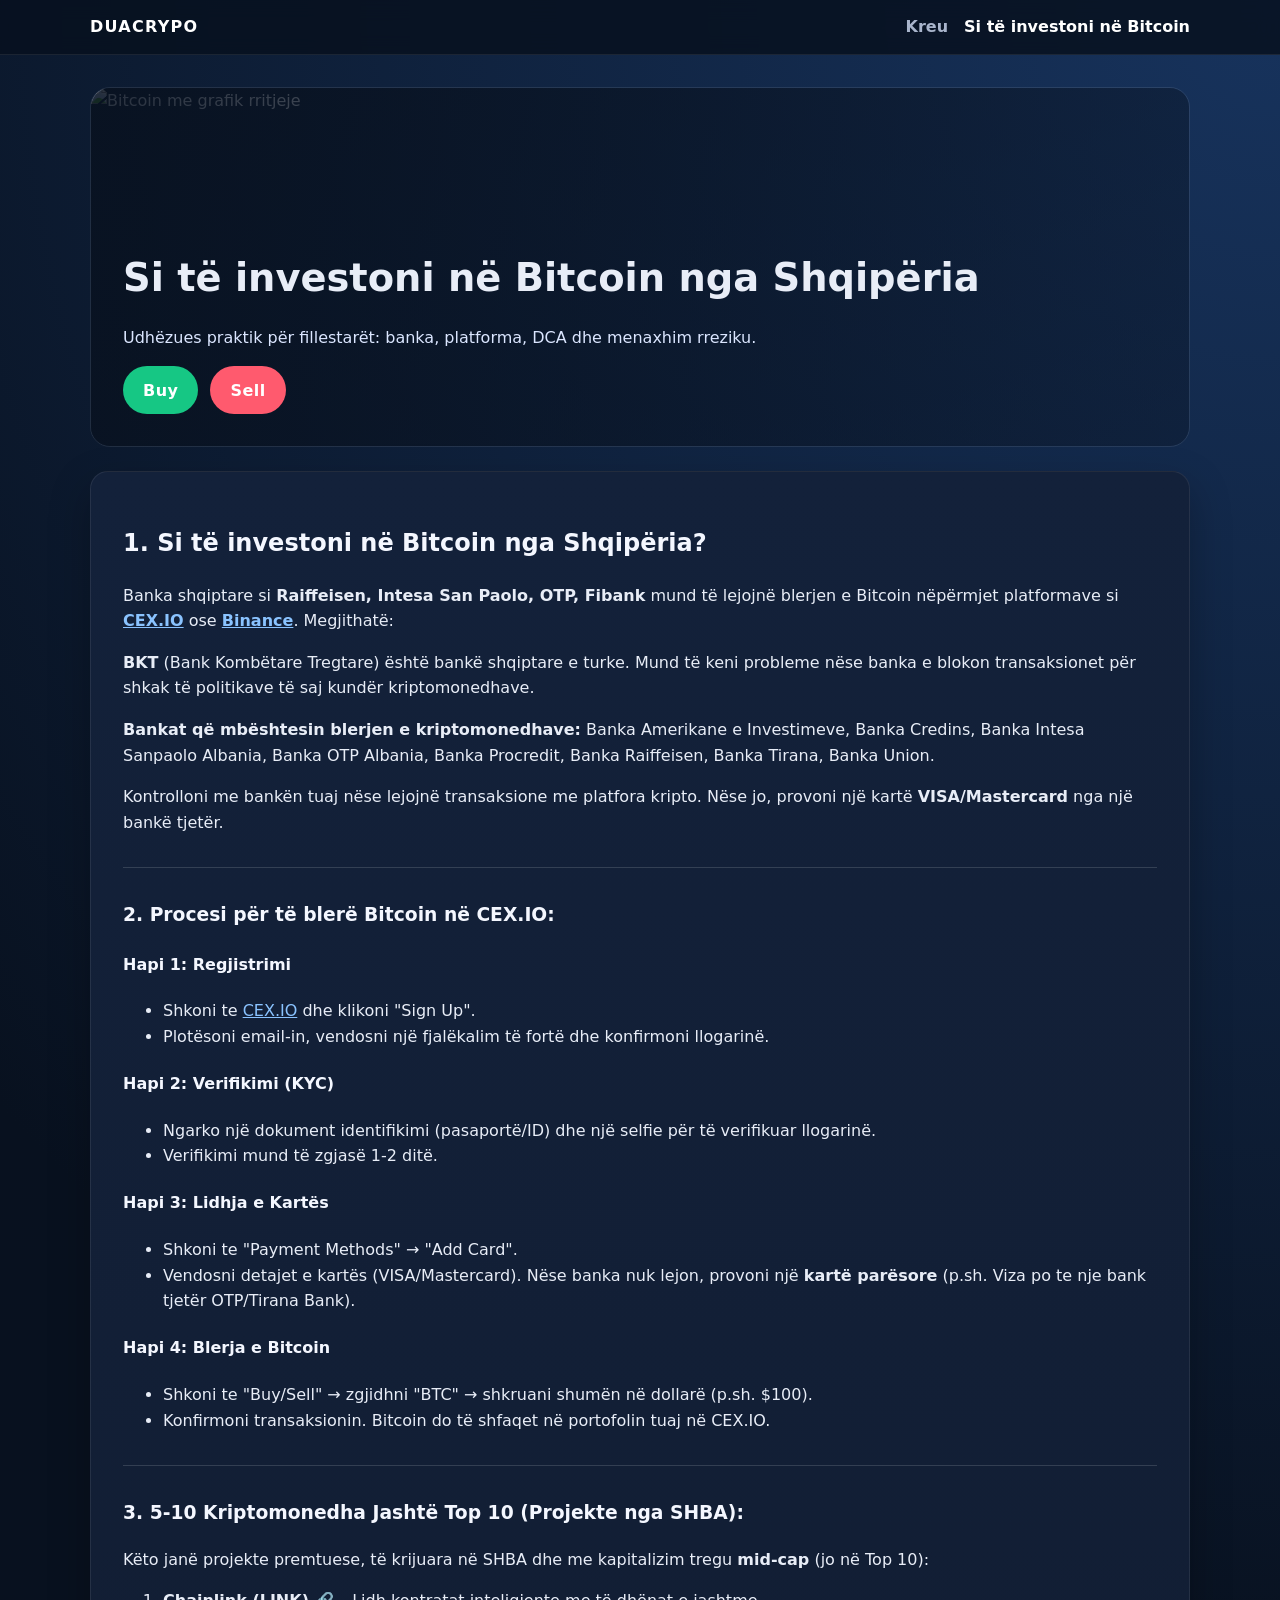
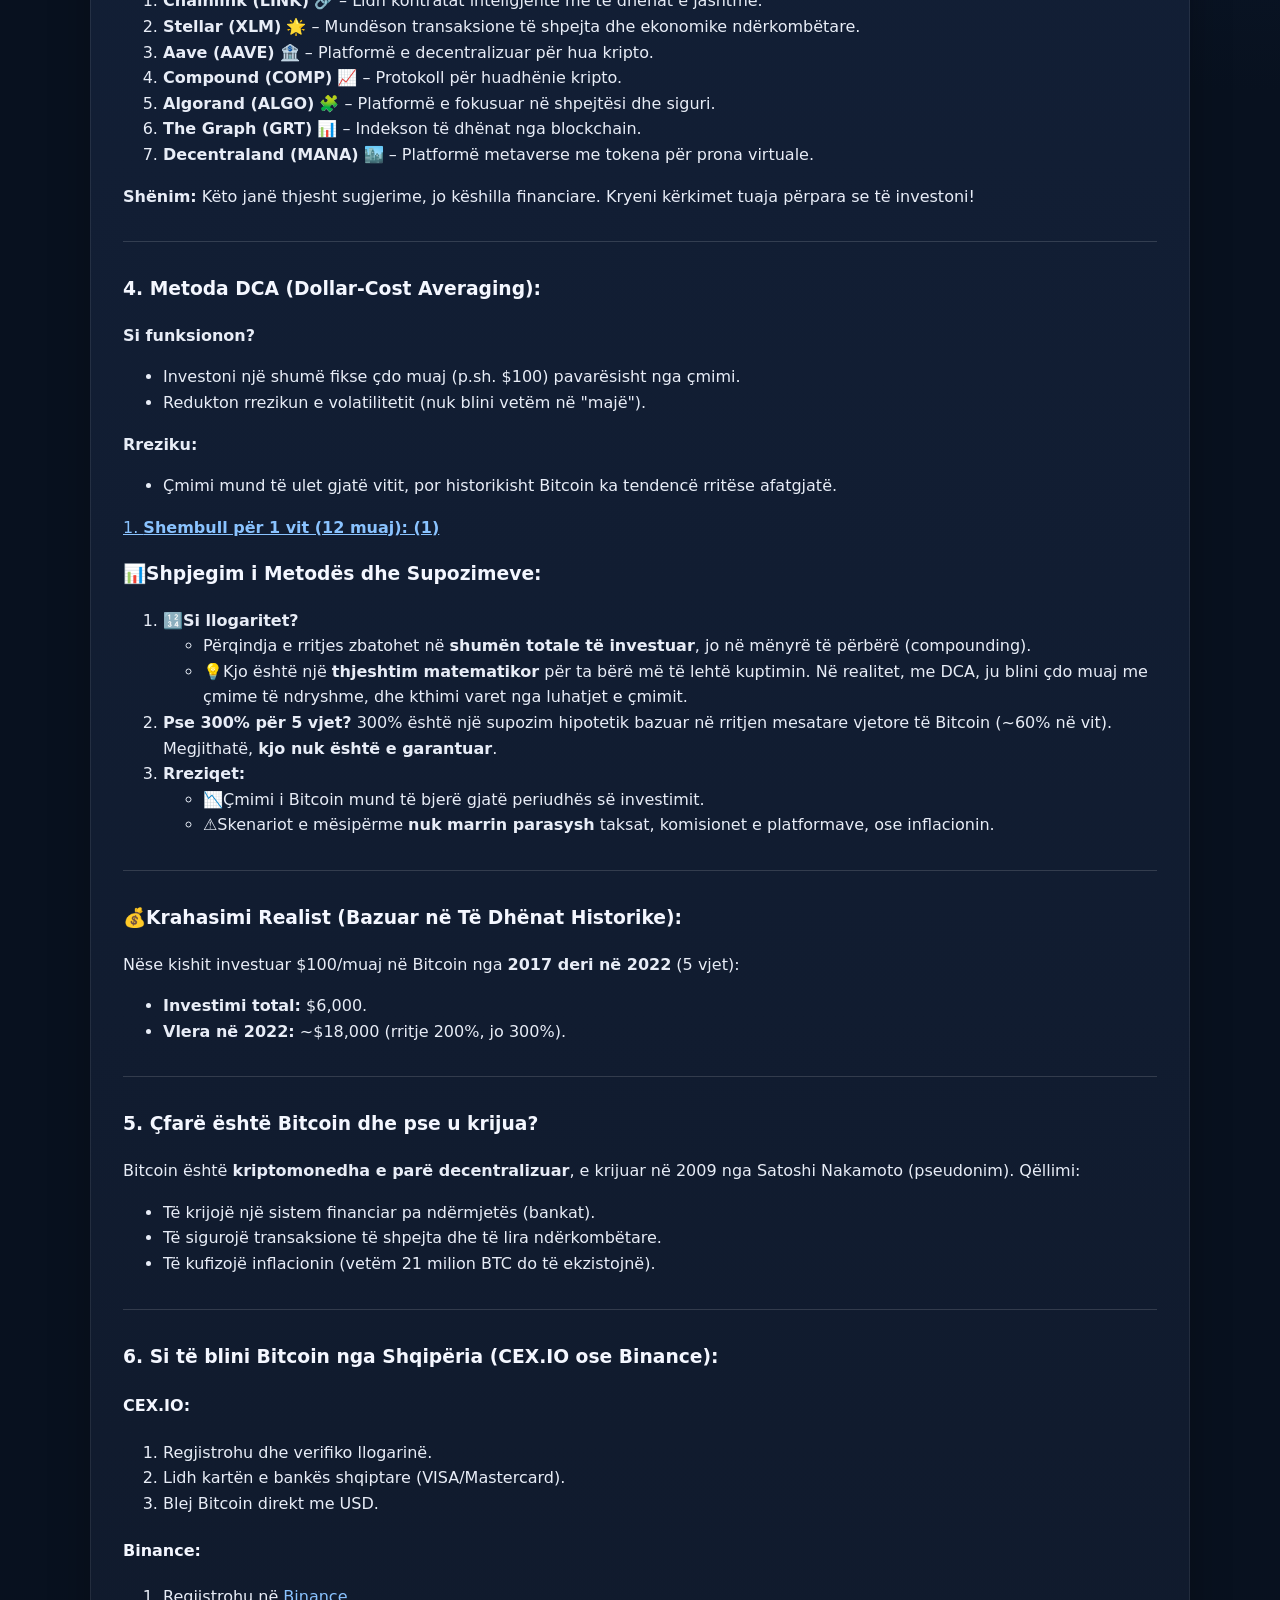
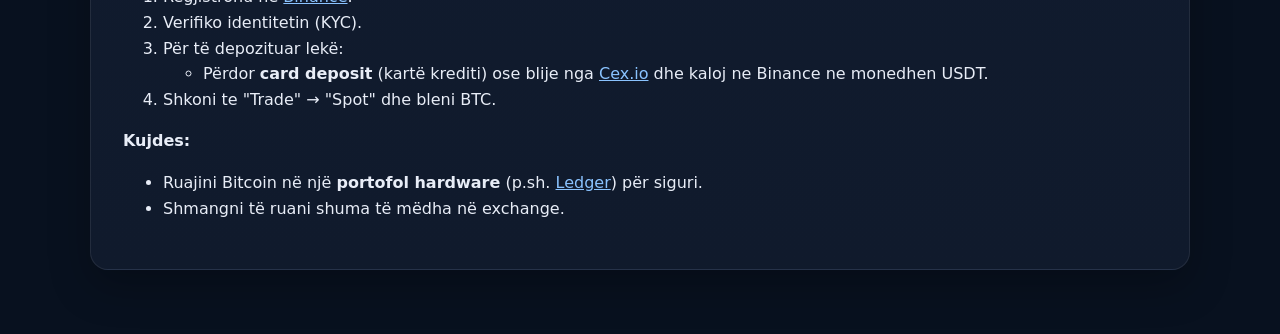
==== investimi-bitcoin.html @ 1de4a604 "Add Bitcoin investment guide page with animated trade buttons" ====
<!doctype html>
<html lang="sq">
  <head>
    <meta charset="UTF-8" />
    <meta name="viewport" content="width=device-width, initial-scale=1.0" />
    <title>Si të investoni në Bitcoin nga Shqipëria</title>
    <link rel="stylesheet" href="styles.css" />
  </head>
  <body>
    <header class="site-header">
      <div class="container nav-wrap">
        <a class="logo" href="index.html">DUACRYPO</a>
        <nav>
          <ul class="menu">
            <li><a href="index.html">Kreu</a></li>
            <li><a href="investimi-bitcoin.html" class="active">Si të investoni në Bitcoin</a></li>
          </ul>
        </nav>
      </div>
    </header>

    <main class="container article-page">
      <section class="hero-image-card">
        <img
          src="https://images.unsplash.com/photo-1621761191319-c6fb62004040?auto=format&fit=crop&w=1600&q=80"
          alt="Bitcoin me grafik rritjeje"
        />
        <div class="hero-overlay">
          <h1>Si të investoni në Bitcoin nga Shqipëria</h1>
          <p>Udhëzues praktik për fillestarët: banka, platforma, DCA dhe menaxhim rreziku.</p>
          <div class="trade-buttons">
            <a href="https://cex.io/?c=4&a=513&o=2&s=sc" target="_blank" rel="noopener" class="trade-btn buy">Buy</a>
            <a href="https://accounts.binance.com/register?ref=QH7UTFK8" target="_blank" rel="noopener" class="trade-btn sell">Sell</a>
          </div>
        </div>
      </section>

      <article class="content-card">
        <h2>1. <strong>Si të investoni në Bitcoin nga Shqipëria?</strong></h2>
        <p>
          Banka shqiptare si <strong>Raiffeisen, Intesa San Paolo, OTP, Fibank</strong> mund të lejojnë blerjen e
          Bitcoin nëpërmjet platformave si
          <a href="https://cex.io/?c=4&a=513&o=2&s=sc" target="_blank" rel="noopener"><strong>CEX.IO</strong></a>
          ose
          <a href="https://accounts.binance.com/register?ref=QH7UTFK8" target="_blank" rel="noopener"><strong>Binance</strong></a>.
          Megjithatë:
        </p>
        <p>
          <strong>BKT</strong> (Bank Kombëtare Tregtare) është bankë shqiptare e turke. Mund të keni probleme nëse banka e
          blokon transaksionet për shkak të politikave të saj kundër kriptomonedhave.
        </p>
        <p>
          <strong>Bankat që mbështesin blerjen e kriptomonedhave:</strong> Banka Amerikane e Investimeve, Banka Credins,
          Banka Intesa Sanpaolo Albania, Banka OTP Albania, Banka Procredit, Banka Raiffeisen, Banka Tirana, Banka Union.
        </p>
        <p>
          Kontrolloni me bankën tuaj nëse lejojnë transaksione me platfora kripto. Nëse jo, provoni një kartë
          <strong>VISA/Mastercard</strong> nga një bankë tjetër.
        </p>

        <hr />

        <h3>2. <strong>Procesi për të blerë Bitcoin në CEX.IO:</strong></h3>
        <h4><strong>Hapi 1: Regjistrimi</strong></h4>
        <ul>
          <li>Shkoni te <a href="https://cex.io/?c=4&a=513&o=2&s=sc" target="_blank" rel="noopener">CEX.IO</a> dhe klikoni "Sign Up".</li>
          <li>Plotësoni email-in, vendosni një fjalëkalim të fortë dhe konfirmoni llogarinë.</li>
        </ul>

        <h4><strong>Hapi 2: Verifikimi (KYC)</strong></h4>
        <ul>
          <li>Ngarko një dokument identifikimi (pasaportë/ID) dhe një selfie për të verifikuar llogarinë.</li>
          <li>Verifikimi mund të zgjasë 1-2 ditë.</li>
        </ul>

        <h4><strong>Hapi 3: Lidhja e Kartës</strong></h4>
        <ul>
          <li>Shkoni te "Payment Methods" → "Add Card".</li>
          <li>
            Vendosni detajet e kartës (VISA/Mastercard). Nëse banka nuk lejon, provoni një <strong>kartë parësore</strong>
            (p.sh. Viza po te nje bank tjetër OTP/Tirana Bank).
          </li>
        </ul>

        <h4><strong>Hapi 4: Blerja e Bitcoin</strong></h4>
        <ul>
          <li>Shkoni te "Buy/Sell" → zgjidhni "BTC" → shkruani shumën në dollarë (p.sh. $100).</li>
          <li>Konfirmoni transaksionin. Bitcoin do të shfaqet në portofolin tuaj në CEX.IO.</li>
        </ul>

        <hr />

        <h3>3. <strong>5-10 Kriptomonedha Jashtë Top 10 (Projekte nga SHBA):</strong></h3>
        <p>
          Këto janë projekte premtuese, të krijuara në SHBA dhe me kapitalizim tregu <strong>mid-cap</strong> (jo në Top 10):
        </p>
        <ol>
          <li><strong>Chainlink (LINK)</strong> 🔗 – Lidh kontratat inteligjente me të dhënat e jashtme.</li>
          <li><strong>Stellar (XLM)</strong> 🌟 – Mundëson transaksione të shpejta dhe ekonomike ndërkombëtare.</li>
          <li><strong>Aave (AAVE)</strong> 🏦 – Platformë e decentralizuar për hua kripto.</li>
          <li><strong>Compound (COMP)</strong> 📈 – Protokoll për huadhënie kripto.</li>
          <li><strong>Algorand (ALGO)</strong> 🧩 – Platformë e fokusuar në shpejtësi dhe siguri.</li>
          <li><strong>The Graph (GRT)</strong> 📊 – Indekson të dhënat nga blockchain.</li>
          <li><strong>Decentraland (MANA)</strong> 🏙️ – Platformë metaverse me tokena për prona virtuale.</li>
        </ol>

        <p><strong>Shënim:</strong> Këto janë thjesht sugjerime, jo këshilla financiare. Kryeni kërkimet tuaja përpara se të investoni!</p>

        <hr />

        <h3>4. <strong>Metoda DCA (Dollar-Cost Averaging):</strong></h3>
        <p><strong>Si funksionon?</strong></p>
        <ul>
          <li>Investoni një shumë fikse çdo muaj (p.sh. $100) pavarësisht nga çmimi.</li>
          <li>Redukton rrezikun e volatilitetit (nuk blini vetëm në "majë").</li>
        </ul>
        <p><strong>Rreziku:</strong></p>
        <ul>
          <li>Çmimi mund të ulet gjatë vitit, por historikisht Bitcoin ka tendencë rritëse afatgjatë.</li>
        </ul>

        <p>
          <a href="https://www.notion.so/1-Shembull-p-r-1-vit-12-muaj-1-1a622e4723cb8001bdf7c9785f989ad5?pvs=21" target="_blank" rel="noopener">
            1. <strong>Shembull për 1 vit (12 muaj): (1)</strong>
          </a>
        </p>

        <h3>📊Shpjegim i Metodës dhe Supozimeve:</h3>
        <ol>
          <li>
            <strong>🔢Si llogaritet?</strong>
            <ul>
              <li>Përqindja e rritjes zbatohet në <strong>shumën totale të investuar</strong>, jo në mënyrë të përbërë (compounding).</li>
              <li>
                💡Kjo është një <strong>thjeshtim matematikor</strong> për ta bërë më të lehtë kuptimin. Në realitet, me DCA,
                ju blini çdo muaj me çmime të ndryshme, dhe kthimi varet nga luhatjet e çmimit.
              </li>
            </ul>
          </li>
          <li><strong>Pse 300% për 5 vjet?</strong> 300% është një supozim hipotetik bazuar në rritjen mesatare vjetore të Bitcoin (~60% në vit). Megjithatë, <strong>kjo nuk është e garantuar</strong>.</li>
          <li>
            <strong>Rreziqet:</strong>
            <ul>
              <li>📉Çmimi i Bitcoin mund të bjerë gjatë periudhës së investimit.</li>
              <li>⚠️Skenariot e mësipërme <strong>nuk marrin parasysh</strong> taksat, komisionet e platformave, ose inflacionin.</li>
            </ul>
          </li>
        </ol>

        <hr />

        <h3>💰Krahasimi Realist (Bazuar në Të Dhënat Historike):</h3>
        <p>Nëse kishit investuar $100/muaj në Bitcoin nga <strong>2017 deri në 2022</strong> (5 vjet):</p>
        <ul>
          <li><strong>Investimi total:</strong> $6,000.</li>
          <li><strong>Vlera në 2022:</strong> ~$18,000 (rritje 200%, jo 300%).</li>
        </ul>

        <hr />

        <h3>5. <strong>Çfarë është Bitcoin dhe pse u krijua?</strong></h3>
        <p>
          Bitcoin është <strong>kriptomonedha e parë decentralizuar</strong>, e krijuar në 2009 nga Satoshi Nakamoto (pseudonim). Qëllimi:
        </p>
        <ul>
          <li>Të krijojë një sistem financiar pa ndërmjetës (bankat).</li>
          <li>Të sigurojë transaksione të shpejta dhe të lira ndërkombëtare.</li>
          <li>Të kufizojë inflacionin (vetëm 21 milion BTC do të ekzistojnë).</li>
        </ul>

        <hr />

        <h3>6. <strong>Si të blini Bitcoin nga Shqipëria (CEX.IO ose Binance):</strong></h3>
        <h4><strong>CEX.IO:</strong></h4>
        <ol>
          <li>Regjistrohu dhe verifiko llogarinë.</li>
          <li>Lidh kartën e bankës shqiptare (VISA/Mastercard).</li>
          <li>Blej Bitcoin direkt me USD.</li>
        </ol>

        <h4><strong>Binance:</strong></h4>
        <ol>
          <li>
            Regjistrohu në
            <a href="https://accounts.binance.com/register?ref=QH7UTFK8" target="_blank" rel="noopener">Binance</a>.
          </li>
          <li>Verifiko identitetin (KYC).</li>
          <li>
            Për të depozituar lekë:
            <ul>
              <li>
                Përdor <strong>card deposit</strong> (kartë krediti) ose blije nga
                <a href="https://cex.io/?c=4&a=513&o=2&s=sc" target="_blank" rel="noopener">Cex.io</a>
                dhe kaloj ne Binance ne monedhen USDT.
              </li>
            </ul>
          </li>
          <li>Shkoni te "Trade" → "Spot" dhe bleni BTC.</li>
        </ol>

        <p><strong>Kujdes:</strong></p>
        <ul>
          <li>
            Ruajini Bitcoin në një <strong>portofol hardware</strong> (p.sh.
            <a href="https://shop.ledger.com/?r=2deb3872c973" target="_blank" rel="noopener">Ledger</a>) për siguri.
          </li>
          <li>Shmangni të ruani shuma të mëdha në exchange.</li>
        </ul>
      </article>
    </main>
  </body>
</html>
---- styles.css ----
:root {
  --bg: #08111f;
  --card: #101a2c;
  --card-soft: #13213a;
  --text: #e8edf7;
  --muted: #a9b5cc;
  --accent: #3aa0ff;
  --green: #16c784;
  --red: #ff5a6e;
}

* { box-sizing: border-box; }

body {
  margin: 0;
  font-family: Inter, system-ui, -apple-system, Segoe UI, Roboto, sans-serif;
  background: radial-gradient(circle at top right, #17335d, var(--bg) 45%);
  color: var(--text);
  line-height: 1.6;
}

.container {
  width: min(1100px, 92%);
  margin: 0 auto;
}

.site-header {
  position: sticky;
  top: 0;
  z-index: 20;
  background: rgba(8, 17, 31, 0.85);
  backdrop-filter: blur(10px);
  border-bottom: 1px solid rgba(255, 255, 255, 0.08);
}

.nav-wrap {
  display: flex;
  align-items: center;
  justify-content: space-between;
  gap: 1rem;
  padding: 0.9rem 0;
}

.logo {
  font-weight: 800;
  letter-spacing: 0.08em;
  text-decoration: none;
  color: #fff;
}

.menu {
  list-style: none;
  margin: 0;
  padding: 0;
  display: flex;
  gap: 1rem;
}

.menu a {
  color: var(--muted);
  text-decoration: none;
  font-weight: 600;
}

.menu a.active,
.menu a:hover { color: #fff; }

.home-main { padding: 5rem 0; }

.hero-card,
.content-card {
  background: linear-gradient(180deg, var(--card-soft), var(--card));
  border: 1px solid rgba(255, 255, 255, 0.08);
  border-radius: 18px;
  padding: 2rem;
  box-shadow: 0 16px 40px rgba(0, 0, 0, 0.25);
}

.hero-card h1 { margin-top: 0; }

.cta {
  display: inline-block;
  margin-top: 1rem;
  padding: 0.75rem 1.2rem;
  border-radius: 999px;
  background: var(--accent);
  color: #fff;
  text-decoration: none;
  font-weight: 700;
}

.article-page {
  padding: 2rem 0 4rem;
  display: grid;
  gap: 1.5rem;
}

.hero-image-card {
  position: relative;
  border-radius: 20px;
  overflow: hidden;
  min-height: 360px;
  border: 1px solid rgba(255, 255, 255, 0.09);
}

.hero-image-card img {
  width: 100%;
  height: 100%;
  object-fit: cover;
  display: block;
}

.hero-overlay {
  position: absolute;
  inset: 0;
  padding: 2rem;
  background: linear-gradient(120deg, rgba(8, 17, 31, 0.86), rgba(8, 17, 31, 0.35));
  display: flex;
  flex-direction: column;
  justify-content: end;
}

.hero-overlay h1 {
  margin: 0;
  font-size: clamp(1.6rem, 3.2vw, 2.4rem);
}

.hero-overlay p { color: #dbe6ff; }

.trade-buttons {
  display: flex;
  gap: 0.75rem;
  flex-wrap: wrap;
}

.trade-btn {
  text-decoration: none;
  color: #fff;
  font-weight: 800;
  letter-spacing: 0.03em;
  padding: 0.7rem 1.25rem;
  border-radius: 999px;
  position: relative;
  animation: floatMove 2.2s ease-in-out infinite;
}

.trade-btn.buy { background: var(--green); }
.trade-btn.sell { background: var(--red); animation-delay: 0.35s; }

@keyframes floatMove {
  0%,
  100% { transform: translateY(0); }
  50% { transform: translateY(-6px); }
}

.content-card a { color: #8ac3ff; }
.content-card h2,
.content-card h3,
.content-card h4 { color: #f4f7ff; }

hr {
  border: none;
  border-top: 1px solid rgba(255, 255, 255, 0.14);
  margin: 2rem 0;
}

@media (max-width: 760px) {
  .nav-wrap { flex-direction: column; }
  .menu { flex-wrap: wrap; justify-content: center; }
  .hero-overlay { padding: 1.2rem; }
  .hero-card,
  .content-card { padding: 1.2rem; }
}
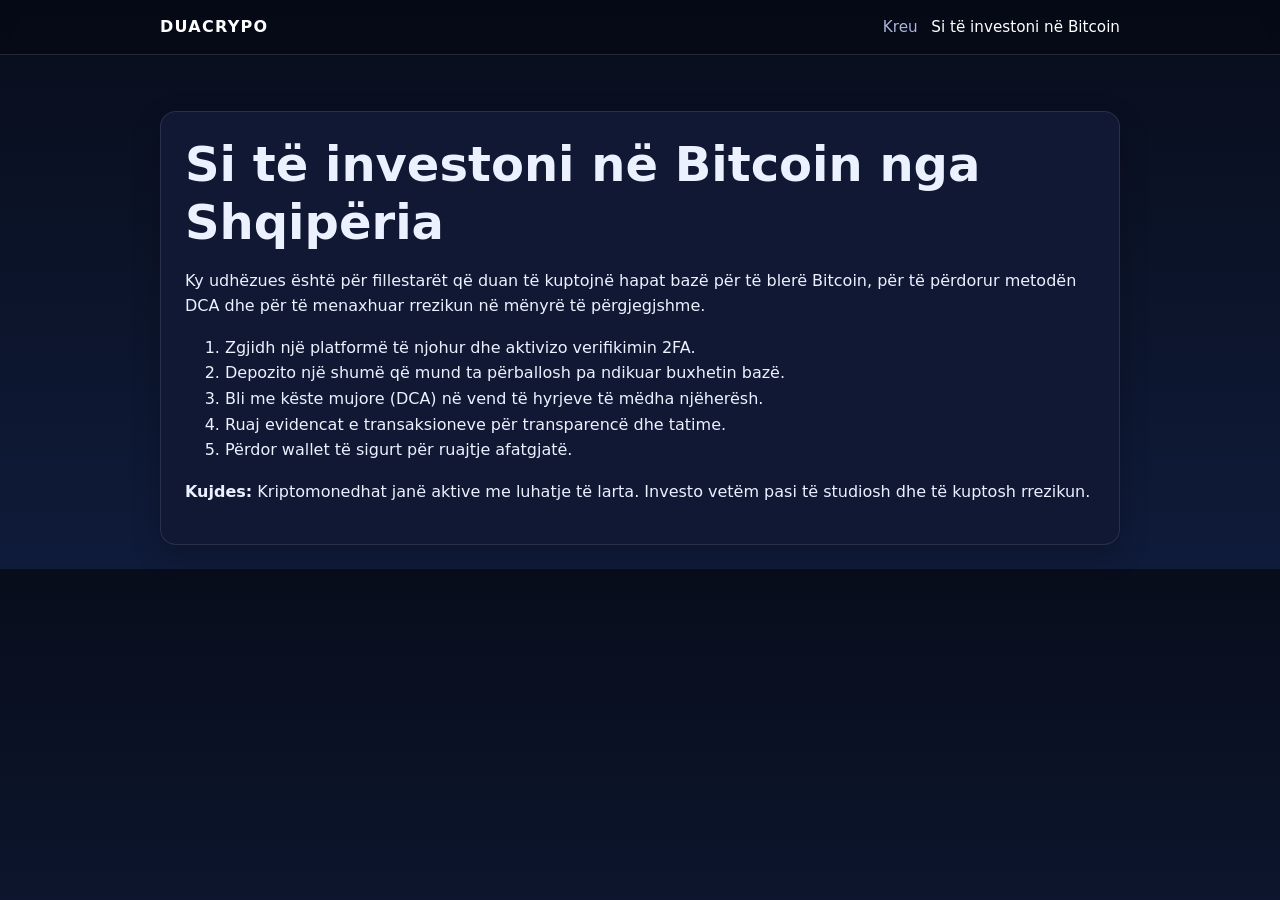
==== commit 2cee7880: "Resolve HTML conflicts and merge content pages" ====
--- a/investimi-bitcoin.html
+++ b/investimi-bitcoin.html
@@ -3,8 +3,8 @@
   <head>
     <meta charset="UTF-8" />
     <meta name="viewport" content="width=device-width, initial-scale=1.0" />
-    <title>Si të investoni në Bitcoin nga Shqipëria</title>
-    <link rel="stylesheet" href="styles.css" />
+    <title>Si të investoni në Bitcoin | Duacrypo</title>
+    <link rel="stylesheet" href="style.css" />
   </head>
   <body>
     <header class="site-header">
@@ -19,194 +19,25 @@
       </div>
     </header>
 
-    <main class="container article-page">
-      <section class="hero-image-card">
-        <img
-          src="https://images.unsplash.com/photo-1621761191319-c6fb62004040?auto=format&fit=crop&w=1600&q=80"
-          alt="Bitcoin me grafik rritjeje"
-        />
-        <div class="hero-overlay">
-          <h1>Si të investoni në Bitcoin nga Shqipëria</h1>
-          <p>Udhëzues praktik për fillestarët: banka, platforma, DCA dhe menaxhim rreziku.</p>
-          <div class="trade-buttons">
-            <a href="https://cex.io/?c=4&a=513&o=2&s=sc" target="_blank" rel="noopener" class="trade-btn buy">Buy</a>
-            <a href="https://accounts.binance.com/register?ref=QH7UTFK8" target="_blank" rel="noopener" class="trade-btn sell">Sell</a>
-          </div>
-        </div>
-      </section>
-
-      <article class="content-card">
-        <h2>1. <strong>Si të investoni në Bitcoin nga Shqipëria?</strong></h2>
+    <main class="container" style="padding-top: 2rem">
+      <section class="card">
+        <h1>Si të investoni në Bitcoin nga Shqipëria</h1>
         <p>
-          Banka shqiptare si <strong>Raiffeisen, Intesa San Paolo, OTP, Fibank</strong> mund të lejojnë blerjen e
-          Bitcoin nëpërmjet platformave si
-          <a href="https://cex.io/?c=4&a=513&o=2&s=sc" target="_blank" rel="noopener"><strong>CEX.IO</strong></a>
-          ose
-          <a href="https://accounts.binance.com/register?ref=QH7UTFK8" target="_blank" rel="noopener"><strong>Binance</strong></a>.
-          Megjithatë:
-        </p>
-        <p>
-          <strong>BKT</strong> (Bank Kombëtare Tregtare) është bankë shqiptare e turke. Mund të keni probleme nëse banka e
-          blokon transaksionet për shkak të politikave të saj kundër kriptomonedhave.
-        </p>
-        <p>
-          <strong>Bankat që mbështesin blerjen e kriptomonedhave:</strong> Banka Amerikane e Investimeve, Banka Credins,
-          Banka Intesa Sanpaolo Albania, Banka OTP Albania, Banka Procredit, Banka Raiffeisen, Banka Tirana, Banka Union.
-        </p>
-        <p>
-          Kontrolloni me bankën tuaj nëse lejojnë transaksione me platfora kripto. Nëse jo, provoni një kartë
-          <strong>VISA/Mastercard</strong> nga një bankë tjetër.
-        </p>
-
-        <hr />
-
-        <h3>2. <strong>Procesi për të blerë Bitcoin në CEX.IO:</strong></h3>
-        <h4><strong>Hapi 1: Regjistrimi</strong></h4>
-        <ul>
-          <li>Shkoni te <a href="https://cex.io/?c=4&a=513&o=2&s=sc" target="_blank" rel="noopener">CEX.IO</a> dhe klikoni "Sign Up".</li>
-          <li>Plotësoni email-in, vendosni një fjalëkalim të fortë dhe konfirmoni llogarinë.</li>
-        </ul>
-
-        <h4><strong>Hapi 2: Verifikimi (KYC)</strong></h4>
-        <ul>
-          <li>Ngarko një dokument identifikimi (pasaportë/ID) dhe një selfie për të verifikuar llogarinë.</li>
-          <li>Verifikimi mund të zgjasë 1-2 ditë.</li>
-        </ul>
-
-        <h4><strong>Hapi 3: Lidhja e Kartës</strong></h4>
-        <ul>
-          <li>Shkoni te "Payment Methods" → "Add Card".</li>
-          <li>
-            Vendosni detajet e kartës (VISA/Mastercard). Nëse banka nuk lejon, provoni një <strong>kartë parësore</strong>
-            (p.sh. Viza po te nje bank tjetër OTP/Tirana Bank).
-          </li>
-        </ul>
-
-        <h4><strong>Hapi 4: Blerja e Bitcoin</strong></h4>
-        <ul>
-          <li>Shkoni te "Buy/Sell" → zgjidhni "BTC" → shkruani shumën në dollarë (p.sh. $100).</li>
-          <li>Konfirmoni transaksionin. Bitcoin do të shfaqet në portofolin tuaj në CEX.IO.</li>
-        </ul>
-
-        <hr />
-
-        <h3>3. <strong>5-10 Kriptomonedha Jashtë Top 10 (Projekte nga SHBA):</strong></h3>
-        <p>
-          Këto janë projekte premtuese, të krijuara në SHBA dhe me kapitalizim tregu <strong>mid-cap</strong> (jo në Top 10):
+          Ky udhëzues është për fillestarët që duan të kuptojnë hapat bazë për të blerë Bitcoin,
+          për të përdorur metodën DCA dhe për të menaxhuar rrezikun në mënyrë të përgjegjshme.
         </p>
         <ol>
-          <li><strong>Chainlink (LINK)</strong> 🔗 – Lidh kontratat inteligjente me të dhënat e jashtme.</li>
-          <li><strong>Stellar (XLM)</strong> 🌟 – Mundëson transaksione të shpejta dhe ekonomike ndërkombëtare.</li>
-          <li><strong>Aave (AAVE)</strong> 🏦 – Platformë e decentralizuar për hua kripto.</li>
-          <li><strong>Compound (COMP)</strong> 📈 – Protokoll për huadhënie kripto.</li>
-          <li><strong>Algorand (ALGO)</strong> 🧩 – Platformë e fokusuar në shpejtësi dhe siguri.</li>
-          <li><strong>The Graph (GRT)</strong> 📊 – Indekson të dhënat nga blockchain.</li>
-          <li><strong>Decentraland (MANA)</strong> 🏙️ – Platformë metaverse me tokena për prona virtuale.</li>
+          <li>Zgjidh një platformë të njohur dhe aktivizo verifikimin 2FA.</li>
+          <li>Depozito një shumë që mund ta përballosh pa ndikuar buxhetin bazë.</li>
+          <li>Bli me këste mujore (DCA) në vend të hyrjeve të mëdha njëherësh.</li>
+          <li>Ruaj evidencat e transaksioneve për transparencë dhe tatime.</li>
+          <li>Përdor wallet të sigurt për ruajtje afatgjatë.</li>
         </ol>
-
-        <p><strong>Shënim:</strong> Këto janë thjesht sugjerime, jo këshilla financiare. Kryeni kërkimet tuaja përpara se të investoni!</p>
-
-        <hr />
-
-        <h3>4. <strong>Metoda DCA (Dollar-Cost Averaging):</strong></h3>
-        <p><strong>Si funksionon?</strong></p>
-        <ul>
-          <li>Investoni një shumë fikse çdo muaj (p.sh. $100) pavarësisht nga çmimi.</li>
-          <li>Redukton rrezikun e volatilitetit (nuk blini vetëm në "majë").</li>
-        </ul>
-        <p><strong>Rreziku:</strong></p>
-        <ul>
-          <li>Çmimi mund të ulet gjatë vitit, por historikisht Bitcoin ka tendencë rritëse afatgjatë.</li>
-        </ul>
-
         <p>
-          <a href="https://www.notion.so/1-Shembull-p-r-1-vit-12-muaj-1-1a622e4723cb8001bdf7c9785f989ad5?pvs=21" target="_blank" rel="noopener">
-            1. <strong>Shembull për 1 vit (12 muaj): (1)</strong>
-          </a>
+          <strong>Kujdes:</strong> Kriptomonedhat janë aktive me luhatje të larta. Investo vetëm pasi
+          të studiosh dhe të kuptosh rrezikun.
         </p>
-
-        <h3>📊Shpjegim i Metodës dhe Supozimeve:</h3>
-        <ol>
-          <li>
-            <strong>🔢Si llogaritet?</strong>
-            <ul>
-              <li>Përqindja e rritjes zbatohet në <strong>shumën totale të investuar</strong>, jo në mënyrë të përbërë (compounding).</li>
-              <li>
-                💡Kjo është një <strong>thjeshtim matematikor</strong> për ta bërë më të lehtë kuptimin. Në realitet, me DCA,
-                ju blini çdo muaj me çmime të ndryshme, dhe kthimi varet nga luhatjet e çmimit.
-              </li>
-            </ul>
-          </li>
-          <li><strong>Pse 300% për 5 vjet?</strong> 300% është një supozim hipotetik bazuar në rritjen mesatare vjetore të Bitcoin (~60% në vit). Megjithatë, <strong>kjo nuk është e garantuar</strong>.</li>
-          <li>
-            <strong>Rreziqet:</strong>
-            <ul>
-              <li>📉Çmimi i Bitcoin mund të bjerë gjatë periudhës së investimit.</li>
-              <li>⚠️Skenariot e mësipërme <strong>nuk marrin parasysh</strong> taksat, komisionet e platformave, ose inflacionin.</li>
-            </ul>
-          </li>
-        </ol>
-
-        <hr />
-
-        <h3>💰Krahasimi Realist (Bazuar në Të Dhënat Historike):</h3>
-        <p>Nëse kishit investuar $100/muaj në Bitcoin nga <strong>2017 deri në 2022</strong> (5 vjet):</p>
-        <ul>
-          <li><strong>Investimi total:</strong> $6,000.</li>
-          <li><strong>Vlera në 2022:</strong> ~$18,000 (rritje 200%, jo 300%).</li>
-        </ul>
-
-        <hr />
-
-        <h3>5. <strong>Çfarë është Bitcoin dhe pse u krijua?</strong></h3>
-        <p>
-          Bitcoin është <strong>kriptomonedha e parë decentralizuar</strong>, e krijuar në 2009 nga Satoshi Nakamoto (pseudonim). Qëllimi:
-        </p>
-        <ul>
-          <li>Të krijojë një sistem financiar pa ndërmjetës (bankat).</li>
-          <li>Të sigurojë transaksione të shpejta dhe të lira ndërkombëtare.</li>
-          <li>Të kufizojë inflacionin (vetëm 21 milion BTC do të ekzistojnë).</li>
-        </ul>
-
-        <hr />
-
-        <h3>6. <strong>Si të blini Bitcoin nga Shqipëria (CEX.IO ose Binance):</strong></h3>
-        <h4><strong>CEX.IO:</strong></h4>
-        <ol>
-          <li>Regjistrohu dhe verifiko llogarinë.</li>
-          <li>Lidh kartën e bankës shqiptare (VISA/Mastercard).</li>
-          <li>Blej Bitcoin direkt me USD.</li>
-        </ol>
-
-        <h4><strong>Binance:</strong></h4>
-        <ol>
-          <li>
-            Regjistrohu në
-            <a href="https://accounts.binance.com/register?ref=QH7UTFK8" target="_blank" rel="noopener">Binance</a>.
-          </li>
-          <li>Verifiko identitetin (KYC).</li>
-          <li>
-            Për të depozituar lekë:
-            <ul>
-              <li>
-                Përdor <strong>card deposit</strong> (kartë krediti) ose blije nga
-                <a href="https://cex.io/?c=4&a=513&o=2&s=sc" target="_blank" rel="noopener">Cex.io</a>
-                dhe kaloj ne Binance ne monedhen USDT.
-              </li>
-            </ul>
-          </li>
-          <li>Shkoni te "Trade" → "Spot" dhe bleni BTC.</li>
-        </ol>
-
-        <p><strong>Kujdes:</strong></p>
-        <ul>
-          <li>
-            Ruajini Bitcoin në një <strong>portofol hardware</strong> (p.sh.
-            <a href="https://shop.ledger.com/?r=2deb3872c973" target="_blank" rel="noopener">Ledger</a>) për siguri.
-          </li>
-          <li>Shmangni të ruani shuma të mëdha në exchange.</li>
-        </ul>
-      </article>
+      </section>
     </main>
   </body>
 </html>
--- a/style.css
+++ b/style.css
@@ -0,0 +1,172 @@
+:root {
+  --bg: #0b1020;
+  --card: #111833;
+  --text: #ecf1ff;
+  --muted: #a9b5d9;
+  --accent: #3b82f6;
+  --accent2: #22c55e;
+}
+
+* {
+  box-sizing: border-box;
+}
+
+body {
+  margin: 0;
+  font-family: Inter, system-ui, -apple-system, Segoe UI, Roboto, sans-serif;
+  background: linear-gradient(180deg, #080d1b, #0f1b3a);
+  color: var(--text);
+  line-height: 1.6;
+}
+
+.container {
+  width: min(960px, 92%);
+  margin: 0 auto;
+}
+
+.site-header {
+  position: sticky;
+  top: 0;
+  z-index: 20;
+  backdrop-filter: blur(8px);
+  background: #050a16d9;
+  border-bottom: 1px solid #ffffff1f;
+}
+
+.nav-wrap {
+  display: flex;
+  align-items: center;
+  justify-content: space-between;
+  gap: 1rem;
+  padding: 0.9rem 0;
+}
+
+.logo {
+  color: #fff;
+  text-decoration: none;
+  font-weight: 700;
+  letter-spacing: 0.08em;
+}
+
+.menu {
+  display: flex;
+  flex-wrap: wrap;
+  list-style: none;
+  gap: 0.85rem;
+  margin: 0;
+  padding: 0;
+}
+
+.menu a {
+  color: var(--muted);
+  text-decoration: none;
+  font-size: 0.95rem;
+}
+
+.menu a:hover,
+.menu a.active {
+  color: #fff;
+}
+
+.hero {
+  padding: 4rem 0 3rem;
+  background: radial-gradient(circle at right, #1d4ed822, transparent 45%);
+  border-bottom: 1px solid #ffffff1f;
+}
+
+h1,
+h2 {
+  line-height: 1.2;
+}
+
+h1 {
+  font-size: clamp(2rem, 5vw, 3rem);
+  margin: 0 0 1rem;
+}
+
+.card {
+  background: var(--card);
+  border: 1px solid #ffffff1a;
+  border-radius: 16px;
+  padding: 1.5rem;
+  margin: 1.5rem 0;
+  box-shadow: 0 10px 30px #00000033;
+}
+
+.quick-example {
+  margin-bottom: 1rem;
+}
+
+.grid {
+  display: grid;
+  grid-template-columns: repeat(auto-fit, minmax(200px, 1fr));
+  gap: 1rem;
+  align-items: end;
+}
+
+label {
+  display: flex;
+  flex-direction: column;
+  gap: 0.35rem;
+  color: var(--muted);
+  font-size: 0.95rem;
+}
+
+input,
+select,
+button {
+  font: inherit;
+  border-radius: 10px;
+  border: 1px solid #ffffff26;
+  padding: 0.7rem 0.8rem;
+}
+
+input,
+select {
+  background: #0c1430;
+  color: var(--text);
+}
+
+.btn {
+  display: inline-block;
+  background: linear-gradient(135deg, var(--accent), #60a5fa);
+  border: none;
+  color: white;
+  font-weight: 600;
+  text-decoration: none;
+  cursor: pointer;
+  transition: transform 0.15s ease;
+}
+
+.btn-secondary {
+  background: linear-gradient(135deg, #334155, #64748b);
+}
+
+.btn:hover {
+  transform: translateY(-1px);
+}
+
+.result {
+  margin-top: 1rem;
+  padding: 1rem;
+  border-radius: 12px;
+  background: #0b132c;
+  border: 1px dashed #ffffff2d;
+}
+
+.result strong {
+  color: var(--accent2);
+}
+
+.legal p,
+.legal li {
+  color: var(--muted);
+}
+
+footer {
+  border-top: 1px solid #ffffff1f;
+  margin-top: 2rem;
+  color: var(--muted);
+  padding: 1rem 0 2rem;
+  font-size: 0.95rem;
+}
